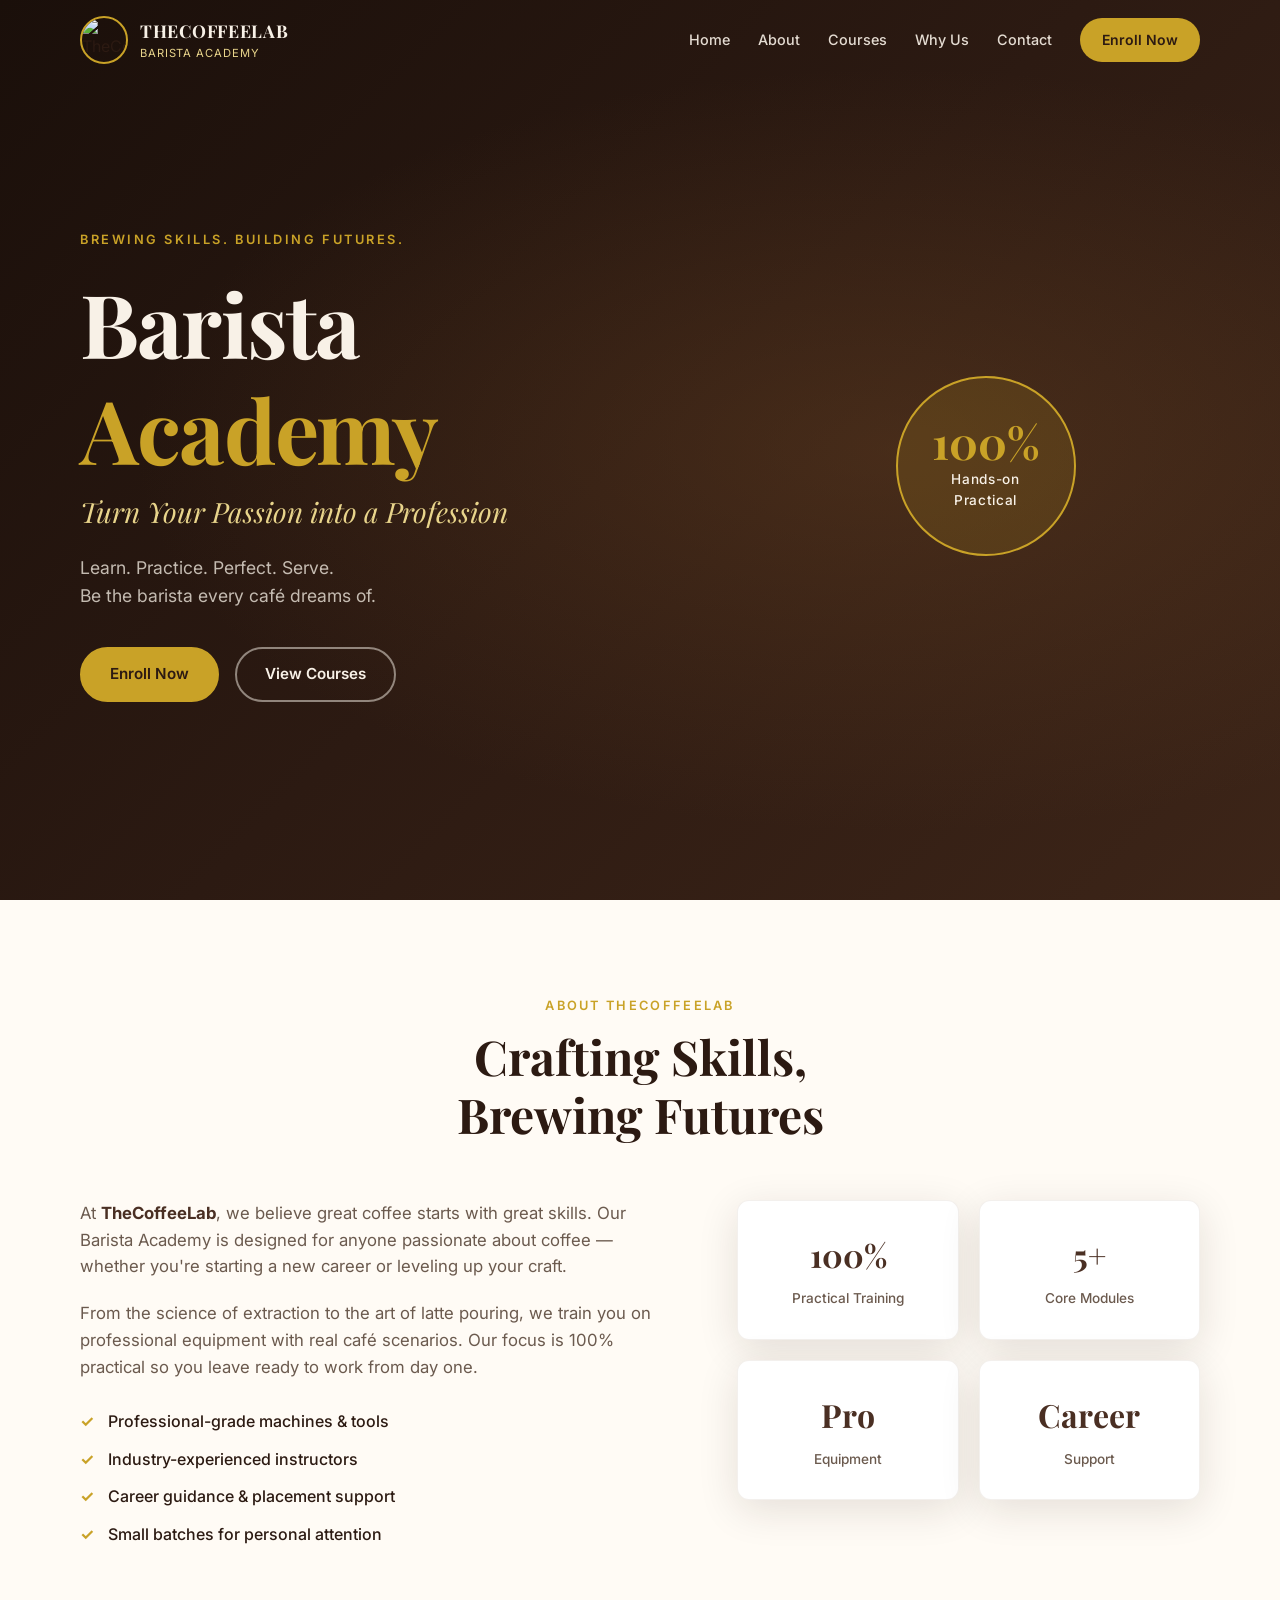
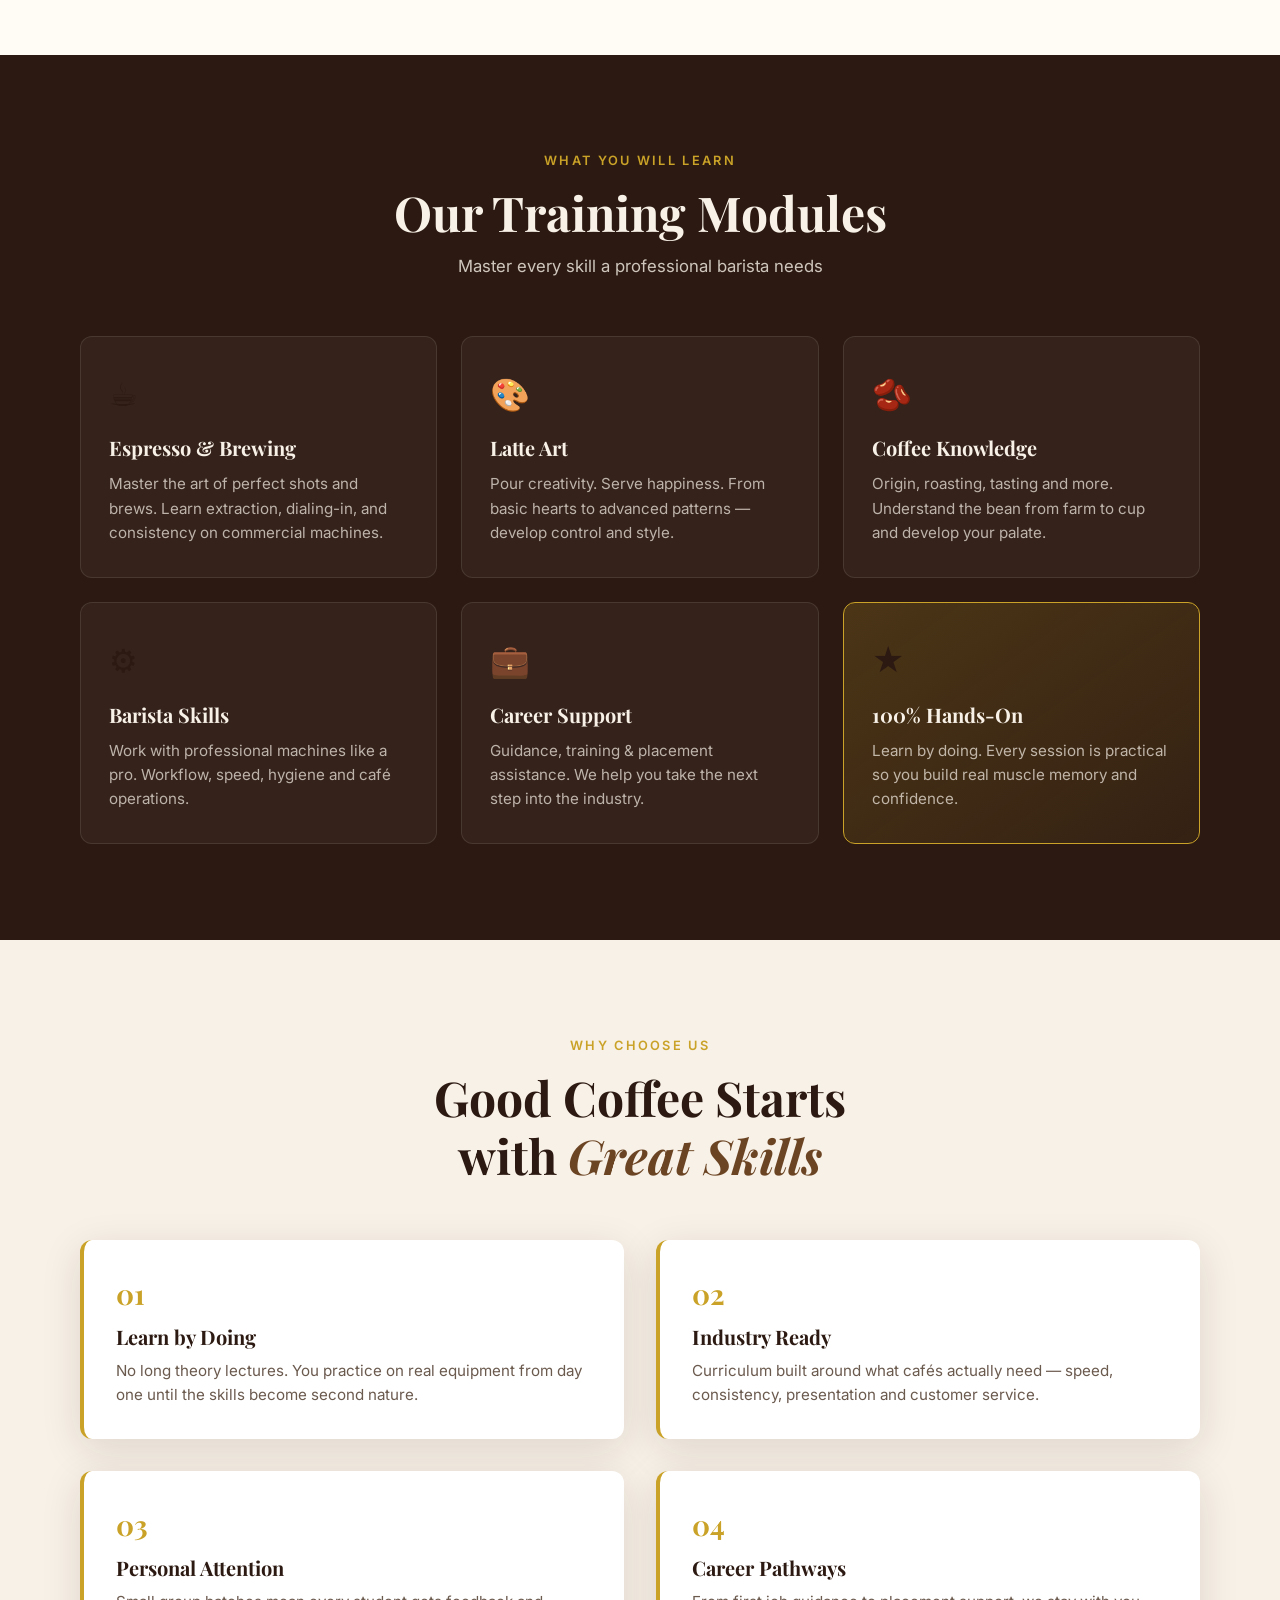
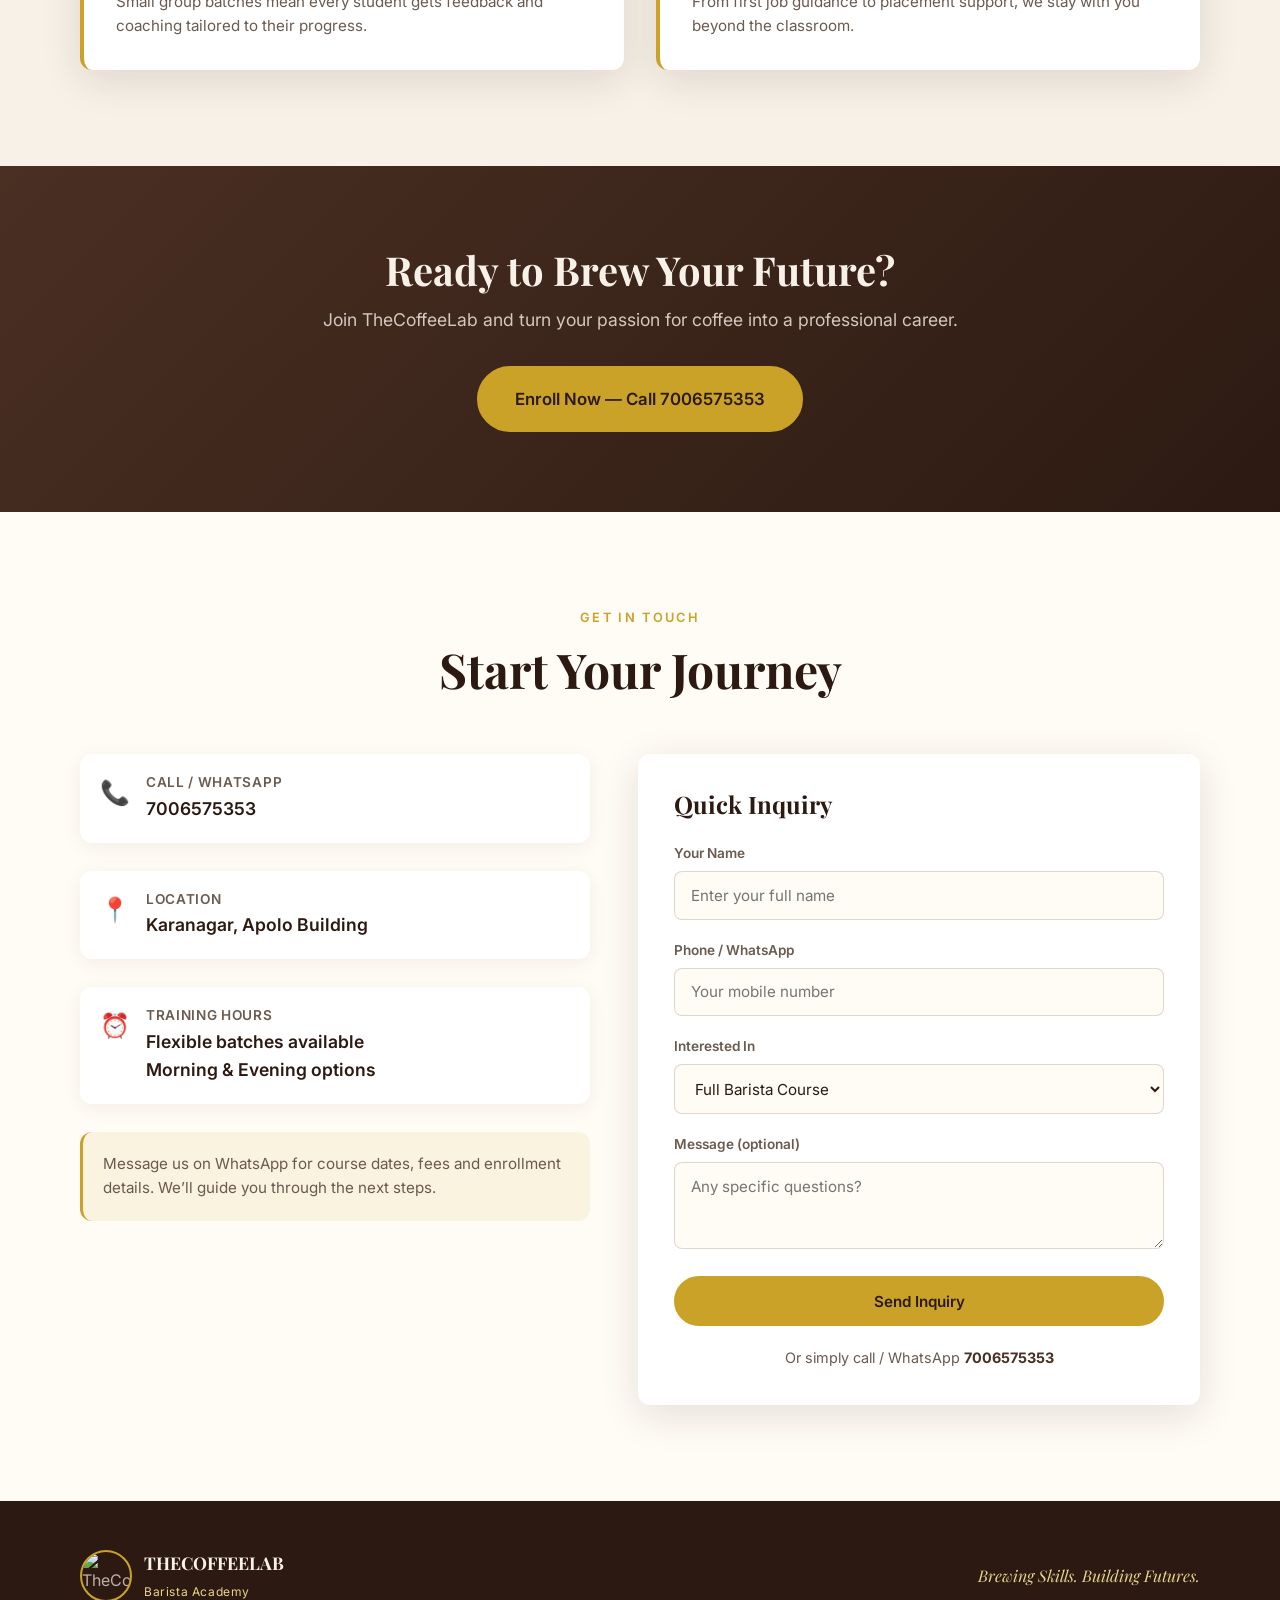
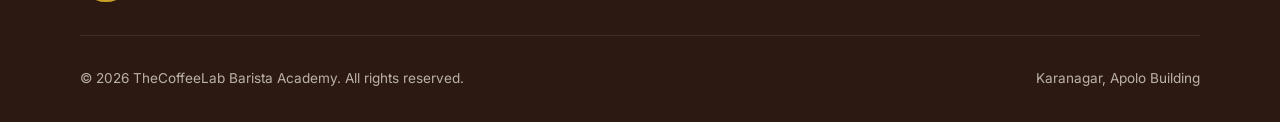
==== index.html @ d6e9a723 "Add files via upload" ====
<!DOCTYPE html>
<html lang="en">
<head>
  <meta charset="UTF-8" />
  <meta name="viewport" content="width=device-width, initial-scale=1.0" />
  <title>TheCoffeeLab | Barista Academy</title>
  <meta name="description" content="TheCoffeeLab Barista Academy – Brewing Skills. Building Futures. Learn espresso, latte art, coffee knowledge & professional barista skills with 100% hands-on training in Karanagar." />
  <link rel="preconnect" href="https://fonts.googleapis.com" />
  <link rel="preconnect" href="https://fonts.gstatic.com" crossorigin />
  <link href="https://fonts.googleapis.com/css2?family=Playfair+Display:ital,wght@0,500;0,700;1,500&family=Inter:wght@300;400;500;600;700&display=swap" rel="stylesheet" />
  <link rel="stylesheet" href="styles.css" />
</head>
<body>
  <!-- Navigation -->
  <header class="header" id="header">
    <div class="container nav-container">
      <a href="#home" class="logo">
        <img src="logo-circle.jpg" alt="TheCoffeeLab Logo" class="logo-img" />
        <div class="logo-text">
          <span class="logo-name">THECOFFEELAB</span>
          <span class="logo-tag">Barista Academy</span>
        </div>
      </a>
      <nav class="nav" id="nav">
        <a href="#home">Home</a>
        <a href="#about">About</a>
        <a href="#courses">Courses</a>
        <a href="#why-us">Why Us</a>
        <a href="#contact">Contact</a>
        <a href="#contact" class="btn btn-nav">Enroll Now</a>
      </nav>
      <button class="menu-toggle" id="menuToggle" aria-label="Toggle menu">
        <span></span><span></span><span></span>
      </button>
    </div>
  </header>

  <!-- Hero -->
  <section class="hero" id="home">
    <div class="hero-bg"></div>
    <div class="container hero-content">
      <div class="hero-text">
        <p class="hero-eyebrow">BREWING SKILLS. BUILDING FUTURES.</p>
        <h1>Barista<br /><span>Academy</span></h1>
        <p class="hero-tagline">Turn Your Passion into a Profession</p>
        <p class="hero-desc">Learn. Practice. Perfect. Serve.<br />Be the barista every café dreams of.</p>
        <div class="hero-cta">
          <a href="#contact" class="btn btn-primary">Enroll Now</a>
          <a href="#courses" class="btn btn-outline">View Courses</a>
        </div>
      </div>
      <div class="hero-visual">
        <div class="hero-badge">
          <span class="badge-percent">100%</span>
          <span class="badge-text">Hands-on<br />Practical</span>
        </div>
      </div>
    </div>
  </section>

  <!-- About -->
  <section class="about" id="about">
    <div class="container">
      <div class="section-header">
        <p class="section-eyebrow">About TheCoffeeLab</p>
        <h2>Crafting Skills,<br />Brewing Futures</h2>
      </div>
      <div class="about-grid">
        <div class="about-content">
          <p>At <strong>TheCoffeeLab</strong>, we believe great coffee starts with great skills. Our Barista Academy is designed for anyone passionate about coffee — whether you're starting a new career or leveling up your craft.</p>
          <p>From the science of extraction to the art of latte pouring, we train you on professional equipment with real café scenarios. Our focus is 100% practical so you leave ready to work from day one.</p>
          <ul class="about-list">
            <li>Professional-grade machines & tools</li>
            <li>Industry-experienced instructors</li>
            <li>Career guidance & placement support</li>
            <li>Small batches for personal attention</li>
          </ul>
        </div>
        <div class="about-stats">
          <div class="stat-card">
            <span class="stat-number">100%</span>
            <span class="stat-label">Practical Training</span>
          </div>
          <div class="stat-card">
            <span class="stat-number">5+</span>
            <span class="stat-label">Core Modules</span>
          </div>
          <div class="stat-card">
            <span class="stat-number">Pro</span>
            <span class="stat-label">Equipment</span>
          </div>
          <div class="stat-card">
            <span class="stat-number">Career</span>
            <span class="stat-label">Support</span>
          </div>
        </div>
      </div>
    </div>
  </section>

  <!-- Courses -->
  <section class="courses" id="courses">
    <div class="container">
      <div class="section-header light">
        <p class="section-eyebrow">What You Will Learn</p>
        <h2>Our Training Modules</h2>
        <p class="section-sub">Master every skill a professional barista needs</p>
      </div>
      <div class="courses-grid">
        <article class="course-card">
          <div class="course-icon">☕</div>
          <h3>Espresso & Brewing</h3>
          <p>Master the art of perfect shots and brews. Learn extraction, dialing-in, and consistency on commercial machines.</p>
        </article>
        <article class="course-card">
          <div class="course-icon">🎨</div>
          <h3>Latte Art</h3>
          <p>Pour creativity. Serve happiness. From basic hearts to advanced patterns — develop control and style.</p>
        </article>
        <article class="course-card">
          <div class="course-icon">🫘</div>
          <h3>Coffee Knowledge</h3>
          <p>Origin, roasting, tasting and more. Understand the bean from farm to cup and develop your palate.</p>
        </article>
        <article class="course-card">
          <div class="course-icon">⚙️</div>
          <h3>Barista Skills</h3>
          <p>Work with professional machines like a pro. Workflow, speed, hygiene and café operations.</p>
        </article>
        <article class="course-card">
          <div class="course-icon">💼</div>
          <h3>Career Support</h3>
          <p>Guidance, training & placement assistance. We help you take the next step into the industry.</p>
        </article>
        <article class="course-card featured">
          <div class="course-icon">★</div>
          <h3>100% Hands-On</h3>
          <p>Learn by doing. Every session is practical so you build real muscle memory and confidence.</p>
        </article>
      </div>
    </div>
  </section>

  <!-- Why Us -->
  <section class="why-us" id="why-us">
    <div class="container">
      <div class="section-header">
        <p class="section-eyebrow">Why Choose Us</p>
        <h2>Good Coffee Starts<br />with <em>Great Skills</em></h2>
      </div>
      <div class="why-grid">
        <div class="why-item">
          <div class="why-number">01</div>
          <h3>Learn by Doing</h3>
          <p>No long theory lectures. You practice on real equipment from day one until the skills become second nature.</p>
        </div>
        <div class="why-item">
          <div class="why-number">02</div>
          <h3>Industry Ready</h3>
          <p>Curriculum built around what cafés actually need — speed, consistency, presentation and customer service.</p>
        </div>
        <div class="why-item">
          <div class="why-number">03</div>
          <h3>Personal Attention</h3>
          <p>Small group batches mean every student gets feedback and coaching tailored to their progress.</p>
        </div>
        <div class="why-item">
          <div class="why-number">04</div>
          <h3>Career Pathways</h3>
          <p>From first job guidance to placement support, we stay with you beyond the classroom.</p>
        </div>
      </div>
    </div>
  </section>

  <!-- CTA Banner -->
  <section class="cta-banner">
    <div class="container">
      <div class="cta-content">
        <h2>Ready to Brew Your Future?</h2>
        <p>Join TheCoffeeLab and turn your passion for coffee into a professional career.</p>
        <a href="#contact" class="btn btn-primary btn-lg">Enroll Now — Call 7006575353</a>
      </div>
    </div>
  </section>

  <!-- Contact -->
  <section class="contact" id="contact">
    <div class="container">
      <div class="section-header">
        <p class="section-eyebrow">Get In Touch</p>
        <h2>Start Your Journey</h2>
      </div>
      <div class="contact-grid">
        <div class="contact-info">
          <div class="info-card">
            <div class="info-icon">📞</div>
            <div>
              <h4>Call / WhatsApp</h4>
              <a href="tel:+917006575353">7006575353</a>
            </div>
          </div>
          <div class="info-card">
            <div class="info-icon">📍</div>
            <div>
              <h4>Location</h4>
              <p>Karanagar, Apolo Building</p>
            </div>
          </div>
          <div class="info-card">
            <div class="info-icon">⏰</div>
            <div>
              <h4>Training Hours</h4>
              <p>Flexible batches available<br />Morning & Evening options</p>
            </div>
          </div>
          <div class="contact-note">
            <p>Message us on WhatsApp for course dates, fees and enrollment details. We’ll guide you through the next steps.</p>
          </div>
        </div>
        <form class="contact-form" id="enrollForm">
          <h3>Quick Inquiry</h3>
          <div class="form-group">
            <label for="name">Your Name</label>
            <input type="text" id="name" name="name" placeholder="Enter your full name" required />
          </div>
          <div class="form-group">
            <label for="phone">Phone / WhatsApp</label>
            <input type="tel" id="phone" name="phone" placeholder="Your mobile number" required />
          </div>
          <div class="form-group">
            <label for="interest">Interested In</label>
            <select id="interest" name="interest">
              <option value="full">Full Barista Course</option>
              <option value="latte">Latte Art Focus</option>
              <option value="espresso">Espresso & Brewing</option>
              <option value="career">Career Guidance</option>
              <option value="other">Other / General Query</option>
            </select>
          </div>
          <div class="form-group">
            <label for="message">Message (optional)</label>
            <textarea id="message" name="message" rows="3" placeholder="Any specific questions?"></textarea>
          </div>
          <button type="submit" class="btn btn-primary btn-block">Send Inquiry</button>
          <p class="form-note">Or simply call / WhatsApp <strong>7006575353</strong></p>
        </form>
      </div>
    </div>
  </section>

  <!-- Footer -->
  <footer class="footer">
    <div class="container">
      <div class="footer-top">
        <div class="footer-brand">
          <img src="logo-circle.jpg" alt="TheCoffeeLab" class="footer-logo" />
          <div>
            <strong>THECOFFEELAB</strong>
            <span>Barista Academy</span>
          </div>
        </div>
        <p class="footer-tagline">Brewing Skills. Building Futures.</p>
      </div>
      <div class="footer-bottom">
        <p>© 2026 TheCoffeeLab Barista Academy. All rights reserved.</p>
        <p class="footer-location">Karanagar, Apolo Building</p>
      </div>
    </div>
  </footer>

  <script src="script.js"></script>
</body>
</html>
---- styles.css ----
/* ===== CSS Variables ===== */
:root {
  --brown-dark: #2C1A12;
  --brown: #4A2F23;
  --brown-mid: #6B4423;
  --cream: #F8F1E7;
  --cream-light: #FFFBF5;
  --gold: #C9A227;
  --gold-light: #E8D48B;
  --text: #2C1A12;
  --text-muted: #6B5A4E;
  --white: #FFFFFF;
  --radius: 12px;
  --shadow: 0 10px 40px rgba(44, 26, 18, 0.12);
  --transition: 0.3s ease;
}

/* ===== Reset & Base ===== */
*, *::before, *::after {
  box-sizing: border-box;
  margin: 0;
  padding: 0;
}

html {
  scroll-behavior: smooth;
  font-size: 16px;
}

body {
  font-family: 'Inter', system-ui, sans-serif;
  color: var(--text);
  background: var(--cream-light);
  line-height: 1.6;
  overflow-x: hidden;
}

img {
  max-width: 100%;
  display: block;
}

a {
  text-decoration: none;
  color: inherit;
  transition: var(--transition);
}

ul {
  list-style: none;
}

.container {
  width: min(1120px, 92%);
  margin-inline: auto;
}

/* ===== Typography ===== */
h1, h2, h3, h4 {
  font-family: 'Playfair Display', Georgia, serif;
  font-weight: 700;
  line-height: 1.2;
}

.section-eyebrow {
  font-size: 0.8rem;
  font-weight: 600;
  letter-spacing: 0.18em;
  text-transform: uppercase;
  color: var(--gold);
  margin-bottom: 0.75rem;
}

.section-header {
  text-align: center;
  margin-bottom: 3.5rem;
}

.section-header h2 {
  font-size: clamp(2rem, 5vw, 3rem);
  color: var(--brown-dark);
}

.section-header h2 em {
  font-style: italic;
  color: var(--brown-mid);
}

.section-header.light h2 {
  color: var(--cream);
}

.section-sub {
  margin-top: 0.75rem;
  color: rgba(248, 241, 231, 0.8);
  font-size: 1.05rem;
}

/* ===== Buttons ===== */
.btn {
  display: inline-flex;
  align-items: center;
  justify-content: center;
  gap: 0.5rem;
  padding: 0.85rem 1.75rem;
  font-family: 'Inter', sans-serif;
  font-size: 0.95rem;
  font-weight: 600;
  border-radius: 50px;
  border: 2px solid transparent;
  cursor: pointer;
  transition: var(--transition);
}

.btn-primary {
  background: var(--gold);
  color: var(--brown-dark);
  border-color: var(--gold);
}

.btn-primary:hover {
  background: var(--gold-light);
  border-color: var(--gold-light);
  transform: translateY(-2px);
  box-shadow: 0 8px 25px rgba(201, 162, 39, 0.35);
}

.btn-outline {
  background: transparent;
  color: var(--cream);
  border-color: rgba(248, 241, 231, 0.5);
}

.btn-outline:hover {
  background: rgba(248, 241, 231, 0.1);
  border-color: var(--cream);
}

.btn-nav {
  background: var(--gold);
  color: var(--brown-dark);
  padding: 0.55rem 1.25rem;
  font-size: 0.875rem;
}

.btn-nav:hover {
  background: var(--gold-light);
}

.btn-lg {
  padding: 1.1rem 2.25rem;
  font-size: 1.05rem;
}

.btn-block {
  width: 100%;
}

/* ===== Header ===== */
.header {
  position: fixed;
  top: 0;
  left: 0;
  right: 0;
  z-index: 1000;
  padding: 1rem 0;
  transition: var(--transition);
  background: transparent;
}

.header.scrolled {
  background: rgba(44, 26, 18, 0.95);
  backdrop-filter: blur(12px);
  box-shadow: 0 4px 30px rgba(0,0,0,0.2);
  padding: 0.7rem 0;
}

.nav-container {
  display: flex;
  align-items: center;
  justify-content: space-between;
}

.logo {
  display: flex;
  align-items: center;
  gap: 0.75rem;
}

.logo-img {
  width: 48px;
  height: 48px;
  border-radius: 50%;
  object-fit: cover;
  border: 2px solid var(--gold);
}

.logo-text {
  display: flex;
  flex-direction: column;
}

.logo-name {
  font-family: 'Playfair Display', serif;
  font-weight: 700;
  font-size: 1.1rem;
  color: var(--cream);
  letter-spacing: 0.04em;
}

.logo-tag {
  font-size: 0.7rem;
  color: var(--gold-light);
  letter-spacing: 0.08em;
  text-transform: uppercase;
}

.nav {
  display: flex;
  align-items: center;
  gap: 1.75rem;
}

.nav a:not(.btn) {
  color: rgba(248, 241, 231, 0.9);
  font-size: 0.9rem;
  font-weight: 500;
}

.nav a:not(.btn):hover {
  color: var(--gold);
}

.menu-toggle {
  display: none;
  flex-direction: column;
  gap: 5px;
  background: none;
  border: none;
  cursor: pointer;
  padding: 4px;
}

.menu-toggle span {
  display: block;
  width: 24px;
  height: 2px;
  background: var(--cream);
  transition: var(--transition);
}

/* ===== Hero ===== */
.hero {
  position: relative;
  min-height: 100vh;
  display: flex;
  align-items: center;
  background: var(--brown-dark);
  padding: 7rem 0 5rem;
  overflow: hidden;
}

.hero-bg {
  position: absolute;
  inset: 0;
  background: 
    radial-gradient(ellipse at 70% 50%, rgba(107, 68, 35, 0.4) 0%, transparent 60%),
    linear-gradient(135deg, #1a0f0a 0%, #2C1A12 50%, #3d2518 100%);
  z-index: 0;
}

.hero-bg::after {
  content: '';
  position: absolute;
  right: -10%;
  top: 10%;
  width: 55%;
  height: 80%;
  background: url('poster.png') no-repeat center right;
  background-size: cover;
  opacity: 0.15;
  mask-image: linear-gradient(to left, black 30%, transparent 100%);
  -webkit-mask-image: linear-gradient(to left, black 30%, transparent 100%);
}

.hero-content {
  position: relative;
  z-index: 1;
  display: grid;
  grid-template-columns: 1.2fr 0.8fr;
  gap: 3rem;
  align-items: center;
}

.hero-eyebrow {
  font-size: 0.8rem;
  font-weight: 600;
  letter-spacing: 0.2em;
  color: var(--gold);
  margin-bottom: 1.25rem;
}

.hero h1 {
  font-size: clamp(3.2rem, 8vw, 5.5rem);
  color: var(--cream);
  margin-bottom: 0.5rem;
  letter-spacing: -0.02em;
}

.hero h1 span {
  color: var(--gold);
}

.hero-tagline {
  font-family: 'Playfair Display', serif;
  font-style: italic;
  font-size: clamp(1.3rem, 3vw, 1.75rem);
  color: var(--gold-light);
  margin-bottom: 1.25rem;
}

.hero-desc {
  color: rgba(248, 241, 231, 0.75);
  font-size: 1.1rem;
  margin-bottom: 2.25rem;
  max-width: 420px;
}

.hero-cta {
  display: flex;
  flex-wrap: wrap;
  gap: 1rem;
}

.hero-visual {
  display: flex;
  justify-content: center;
  align-items: center;
}

.hero-badge {
  background: rgba(201, 162, 39, 0.15);
  border: 2px solid var(--gold);
  border-radius: 50%;
  width: 180px;
  height: 180px;
  display: flex;
  flex-direction: column;
  align-items: center;
  justify-content: center;
  text-align: center;
  color: var(--cream);
  animation: pulse 3s ease-in-out infinite;
}

.badge-percent {
  font-family: 'Playfair Display', serif;
  font-size: 2.8rem;
  font-weight: 700;
  color: var(--gold);
  line-height: 1;
}

.badge-text {
  font-size: 0.85rem;
  font-weight: 500;
  letter-spacing: 0.05em;
  margin-top: 0.25rem;
}

@keyframes pulse {
  0%, 100% { transform: scale(1); box-shadow: 0 0 0 0 rgba(201, 162, 39, 0.3); }
  50% { transform: scale(1.03); box-shadow: 0 0 0 15px rgba(201, 162, 39, 0); }
}

/* ===== About ===== */
.about {
  padding: 6rem 0;
  background: var(--cream-light);
}

.about-grid {
  display: grid;
  grid-template-columns: 1.3fr 1fr;
  gap: 3.5rem;
  align-items: start;
}

.about-content p {
  color: var(--text-muted);
  margin-bottom: 1.25rem;
  font-size: 1.05rem;
}

.about-content strong {
  color: var(--brown);
}

.about-list {
  margin-top: 1.75rem;
}

.about-list li {
  position: relative;
  padding-left: 1.75rem;
  margin-bottom: 0.75rem;
  color: var(--text);
  font-weight: 500;
}

.about-list li::before {
  content: '✓';
  position: absolute;
  left: 0;
  color: var(--gold);
  font-weight: 700;
}

.about-stats {
  display: grid;
  grid-template-columns: 1fr 1fr;
  gap: 1.25rem;
}

.stat-card {
  background: var(--white);
  border-radius: var(--radius);
  padding: 1.75rem 1.25rem;
  text-align: center;
  box-shadow: var(--shadow);
  border: 1px solid rgba(107, 68, 35, 0.08);
  transition: var(--transition);
}

.stat-card:hover {
  transform: translateY(-4px);
  box-shadow: 0 16px 40px rgba(44, 26, 18, 0.15);
}

.stat-number {
  display: block;
  font-family: 'Playfair Display', serif;
  font-size: 2rem;
  font-weight: 700;
  color: var(--brown);
  margin-bottom: 0.35rem;
}

.stat-label {
  font-size: 0.85rem;
  color: var(--text-muted);
  font-weight: 500;
}

/* ===== Courses ===== */
.courses {
  padding: 6rem 0;
  background: var(--brown-dark);
}

.courses-grid {
  display: grid;
  grid-template-columns: repeat(3, 1fr);
  gap: 1.5rem;
}

.course-card {
  background: rgba(255, 255, 255, 0.04);
  border: 1px solid rgba(248, 241, 231, 0.1);
  border-radius: var(--radius);
  padding: 2rem 1.75rem;
  transition: var(--transition);
}

.course-card:hover {
  background: rgba(255, 255, 255, 0.08);
  border-color: rgba(201, 162, 39, 0.4);
  transform: translateY(-5px);
}

.course-card.featured {
  background: linear-gradient(145deg, rgba(201, 162, 39, 0.2), rgba(201, 162, 39, 0.05));
  border-color: var(--gold);
}

.course-icon {
  font-size: 2rem;
  margin-bottom: 1rem;
}

.course-card h3 {
  color: var(--cream);
  font-size: 1.25rem;
  margin-bottom: 0.75rem;
}

.course-card p {
  color: rgba(248, 241, 231, 0.7);
  font-size: 0.95rem;
}

/* ===== Why Us ===== */
.why-us {
  padding: 6rem 0;
  background: var(--cream);
}

.why-grid {
  display: grid;
  grid-template-columns: repeat(2, 1fr);
  gap: 2rem;
}

.why-item {
  background: var(--white);
  padding: 2rem;
  border-radius: var(--radius);
  box-shadow: var(--shadow);
  border-left: 4px solid var(--gold);
  transition: var(--transition);
}

.why-item:hover {
  transform: translateX(6px);
}

.why-number {
  font-family: 'Playfair Display', serif;
  font-size: 1.75rem;
  font-weight: 700;
  color: var(--gold);
  margin-bottom: 0.5rem;
}

.why-item h3 {
  font-size: 1.25rem;
  margin-bottom: 0.6rem;
  color: var(--brown-dark);
}

.why-item p {
  color: var(--text-muted);
  font-size: 0.95rem;
}

/* ===== CTA Banner ===== */
.cta-banner {
  padding: 5rem 0;
  background: linear-gradient(135deg, var(--brown) 0%, var(--brown-dark) 100%);
  text-align: center;
}

.cta-content h2 {
  color: var(--cream);
  font-size: clamp(1.8rem, 4vw, 2.5rem);
  margin-bottom: 0.75rem;
}

.cta-content p {
  color: rgba(248, 241, 231, 0.8);
  font-size: 1.1rem;
  margin-bottom: 2rem;
}

/* ===== Contact ===== */
.contact {
  padding: 6rem 0;
  background: var(--cream-light);
}

.contact-grid {
  display: grid;
  grid-template-columns: 1fr 1.1fr;
  gap: 3rem;
  align-items: start;
}

.info-card {
  display: flex;
  gap: 1rem;
  align-items: flex-start;
  margin-bottom: 1.75rem;
  padding: 1.25rem;
  background: var(--white);
  border-radius: var(--radius);
  box-shadow: 0 4px 20px rgba(44, 26, 18, 0.06);
}

.info-icon {
  font-size: 1.5rem;
  flex-shrink: 0;
}

.info-card h4 {
  font-family: 'Inter', sans-serif;
  font-size: 0.85rem;
  font-weight: 600;
  color: var(--text-muted);
  margin-bottom: 0.25rem;
  text-transform: uppercase;
  letter-spacing: 0.05em;
}

.info-card a, .info-card p {
  font-size: 1.1rem;
  font-weight: 600;
  color: var(--brown-dark);
}

.info-card a:hover {
  color: var(--gold);
}

.contact-note {
  margin-top: 1.5rem;
  padding: 1.25rem;
  background: rgba(201, 162, 39, 0.1);
  border-radius: var(--radius);
  border-left: 3px solid var(--gold);
}

.contact-note p {
  color: var(--text-muted);
  font-size: 0.95rem;
}

.contact-form {
  background: var(--white);
  padding: 2.25rem;
  border-radius: var(--radius);
  box-shadow: var(--shadow);
}

.contact-form h3 {
  font-size: 1.5rem;
  margin-bottom: 1.5rem;
  color: var(--brown-dark);
}

.form-group {
  margin-bottom: 1.25rem;
}

.form-group label {
  display: block;
  font-size: 0.85rem;
  font-weight: 600;
  color: var(--text-muted);
  margin-bottom: 0.4rem;
}

.form-group input,
.form-group select,
.form-group textarea {
  width: 100%;
  padding: 0.85rem 1rem;
  font-family: 'Inter', sans-serif;
  font-size: 0.95rem;
  border: 1.5px solid rgba(107, 68, 35, 0.2);
  border-radius: 8px;
  background: var(--cream-light);
  color: var(--text);
  transition: var(--transition);
}

.form-group input:focus,
.form-group select:focus,
.form-group textarea:focus {
  outline: none;
  border-color: var(--gold);
  background: var(--white);
  box-shadow: 0 0 0 3px rgba(201, 162, 39, 0.15);
}

.form-note {
  text-align: center;
  margin-top: 1.25rem;
  font-size: 0.9rem;
  color: var(--text-muted);
}

.form-note strong {
  color: var(--brown);
}

/* ===== Footer ===== */
.footer {
  background: var(--brown-dark);
  color: rgba(248, 241, 231, 0.7);
  padding: 3rem 0 2rem;
}

.footer-top {
  display: flex;
  flex-wrap: wrap;
  align-items: center;
  justify-content: space-between;
  gap: 1.5rem;
  margin-bottom: 2rem;
  padding-bottom: 2rem;
  border-bottom: 1px solid rgba(248, 241, 231, 0.1);
}

.footer-brand {
  display: flex;
  align-items: center;
  gap: 0.75rem;
}

.footer-logo {
  width: 52px;
  height: 52px;
  border-radius: 50%;
  border: 2px solid var(--gold);
}

.footer-brand strong {
  display: block;
  color: var(--cream);
  font-family: 'Playfair Display', serif;
  font-size: 1.1rem;
}

.footer-brand span {
  font-size: 0.75rem;
  color: var(--gold-light);
  letter-spacing: 0.05em;
}

.footer-tagline {
  font-family: 'Playfair Display', serif;
  font-style: italic;
  color: var(--gold-light);
}

.footer-bottom {
  display: flex;
  flex-wrap: wrap;
  justify-content: space-between;
  gap: 0.75rem;
  font-size: 0.85rem;
}

/* ===== Responsive ===== */
@media (max-width: 900px) {
  .hero-content {
    grid-template-columns: 1fr;
    text-align: center;
  }

  .hero-desc {
    margin-inline: auto;
  }

  .hero-cta {
    justify-content: center;
  }

  .hero-visual {
    display: none;
  }

  .about-grid,
  .contact-grid {
    grid-template-columns: 1fr;
  }

  .courses-grid {
    grid-template-columns: 1fr 1fr;
  }

  .why-grid {
    grid-template-columns: 1fr;
  }
}

@media (max-width: 700px) {
  .nav {
    position: fixed;
    top: 0;
    right: -100%;
    width: min(300px, 80%);
    height: 100vh;
    background: var(--brown-dark);
    flex-direction: column;
    align-items: flex-start;
    padding: 5rem 2rem 2rem;
    gap: 1.5rem;
    transition: right 0.35s ease;
    box-shadow: -10px 0 40px rgba(0,0,0,0.3);
  }

  .nav.open {
    right: 0;
  }

  .menu-toggle {
    display: flex;
    z-index: 1001;
  }

  .menu-toggle.active span:nth-child(1) {
    transform: rotate(45deg) translate(5px, 5px);
  }

  .menu-toggle.active span:nth-child(2) {
    opacity: 0;
  }

  .menu-toggle.active span:nth-child(3) {
    transform: rotate(-45deg) translate(5px, -5px);
  }

  .courses-grid {
    grid-template-columns: 1fr;
  }

  .about-stats {
    grid-template-columns: 1fr 1fr;
  }

  .hero {
    padding-top: 6rem;
  }
}

@media (max-width: 480px) {
  .about-stats {
    grid-template-columns: 1fr;
  }

  .contact-form {
    padding: 1.5rem;
  }
}
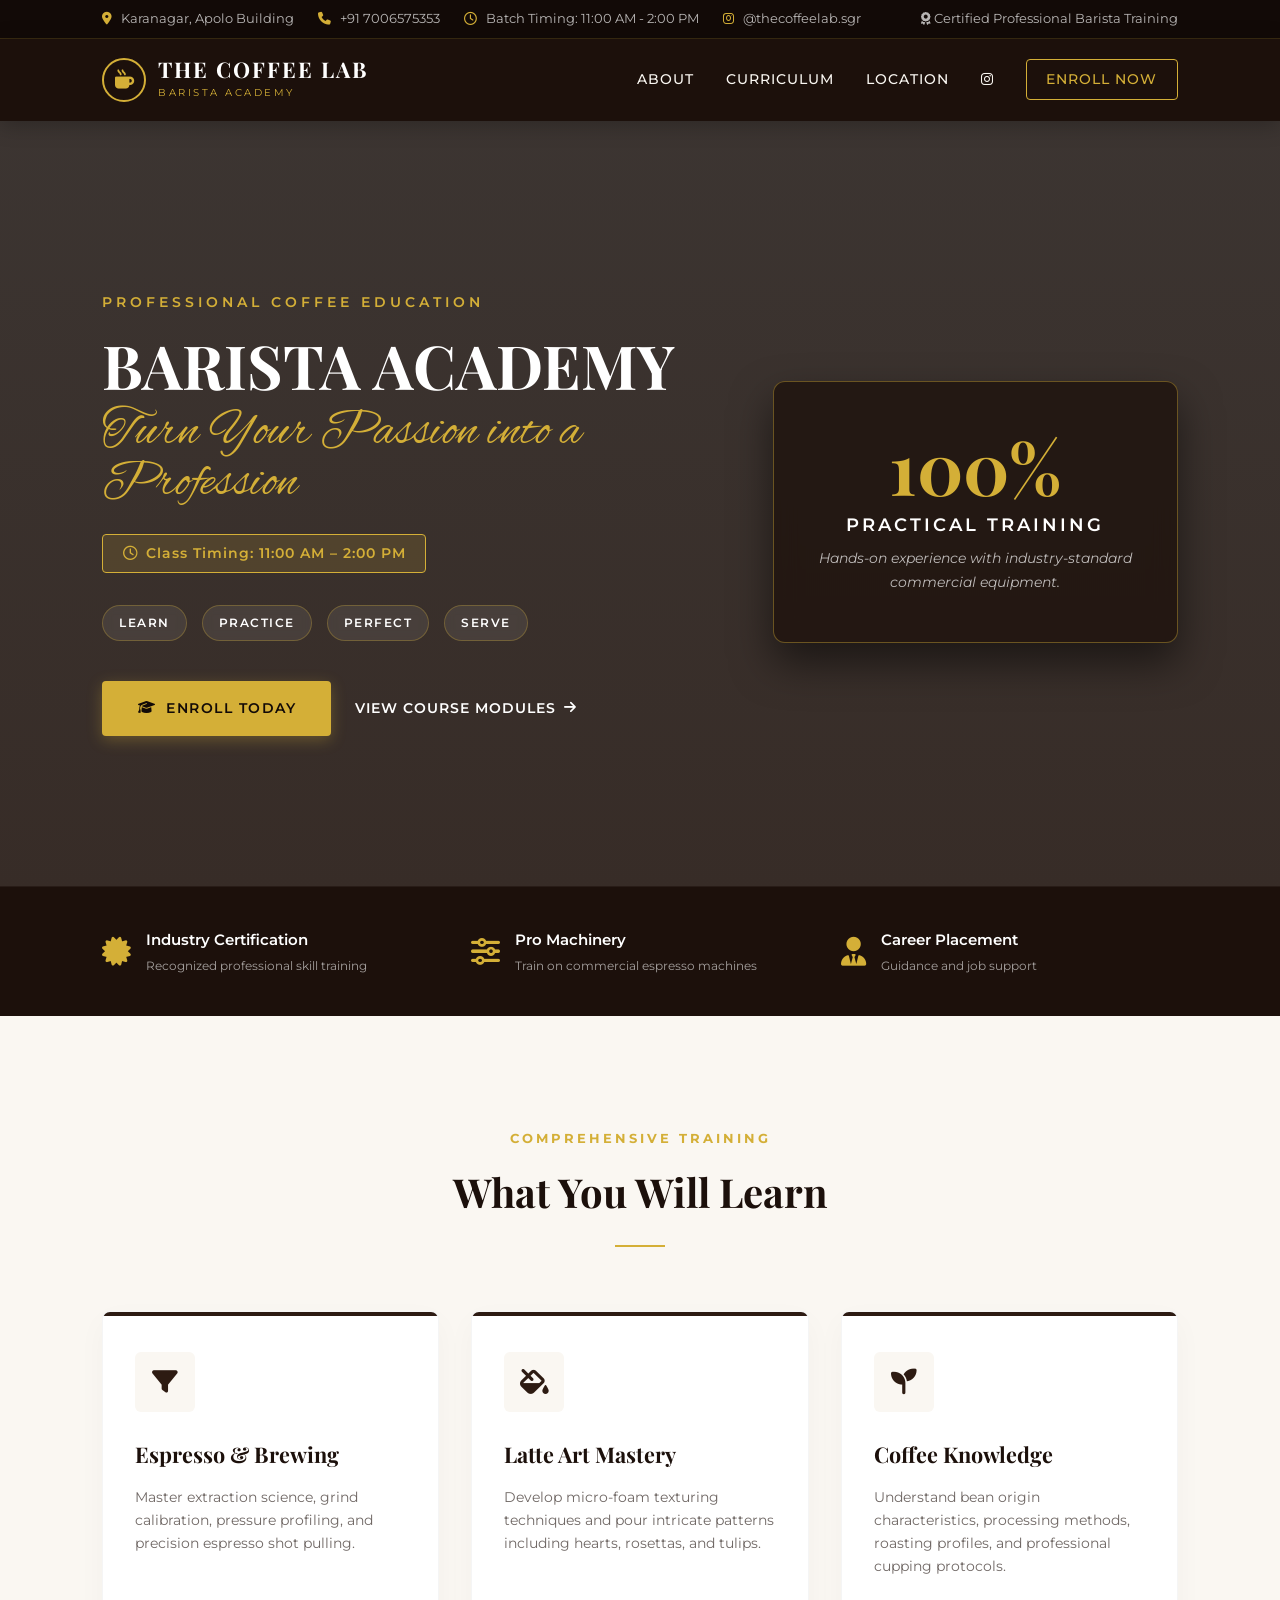
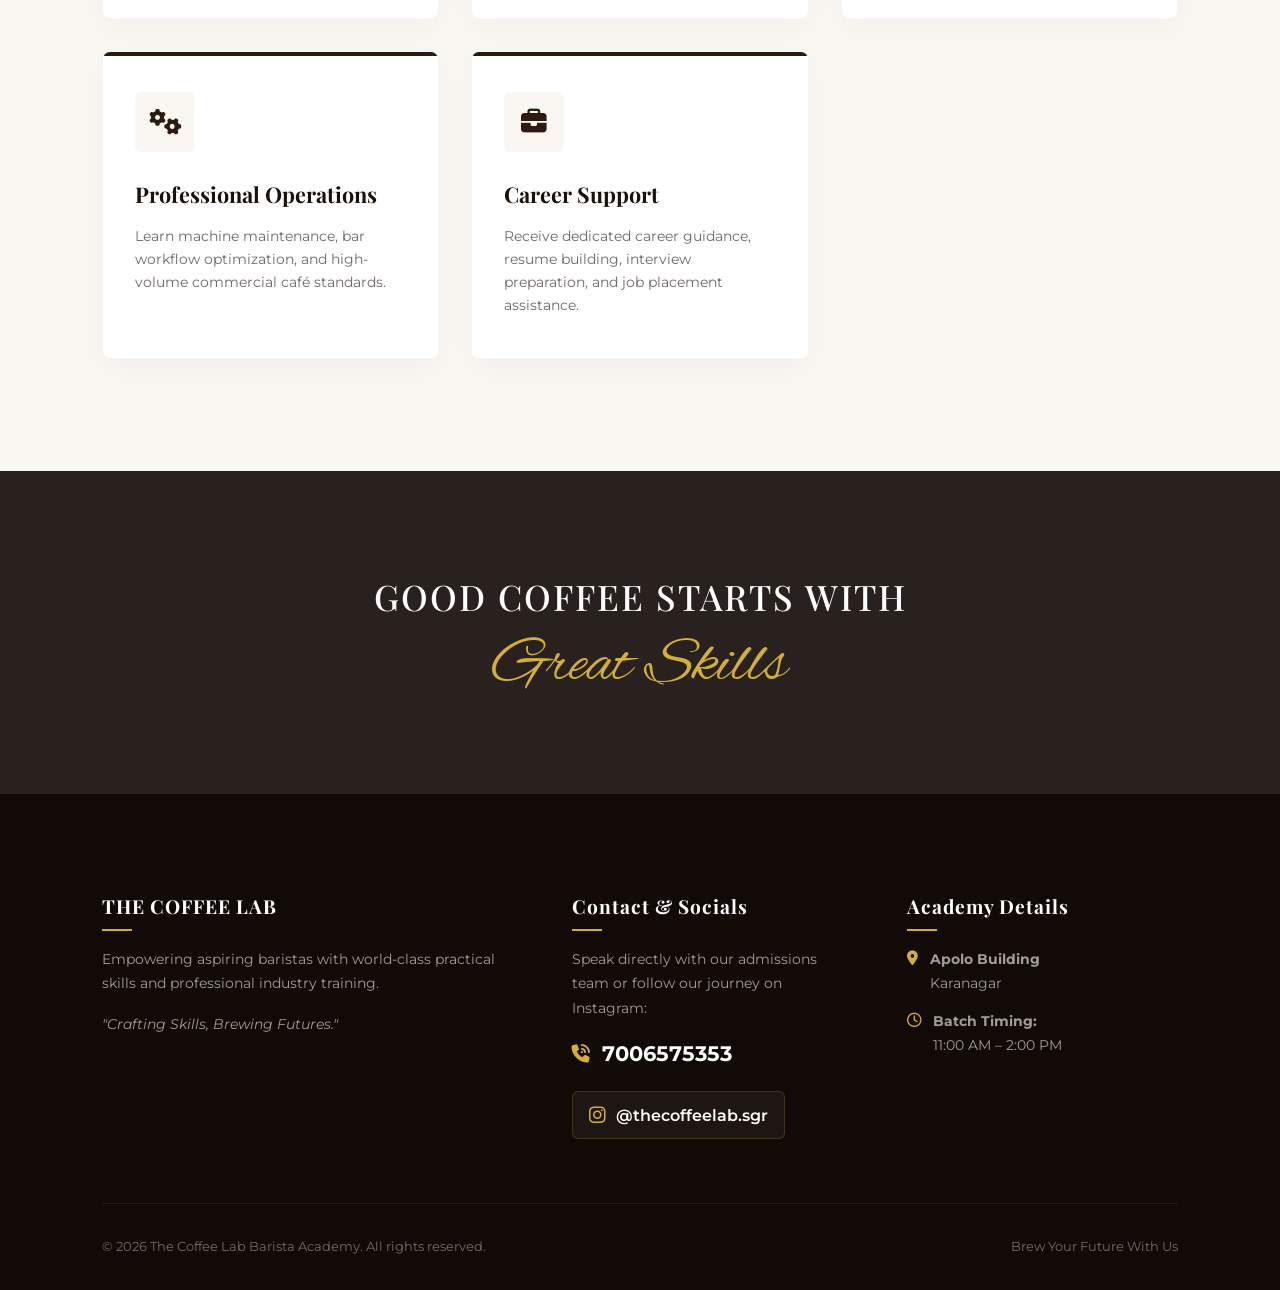
==== commit b8c0eda5: "Rename gemini-code-1785869840533.index.html to index.html" ====
--- a/index.html
+++ b/index.html
@@ -1,274 +1,841 @@
 <!DOCTYPE html>
 <html lang="en">
 <head>
-  <meta charset="UTF-8" />
-  <meta name="viewport" content="width=device-width, initial-scale=1.0" />
-  <title>TheCoffeeLab | Barista Academy</title>
-  <meta name="description" content="TheCoffeeLab Barista Academy – Brewing Skills. Building Futures. Learn espresso, latte art, coffee knowledge & professional barista skills with 100% hands-on training in Karanagar." />
-  <link rel="preconnect" href="https://fonts.googleapis.com" />
-  <link rel="preconnect" href="https://fonts.gstatic.com" crossorigin />
-  <link href="https://fonts.googleapis.com/css2?family=Playfair+Display:ital,wght@0,500;0,700;1,500&family=Inter:wght@300;400;500;600;700&display=swap" rel="stylesheet" />
-  <link rel="stylesheet" href="styles.css" />
+    <meta charset="UTF-8">
+    <meta name="viewport" content="width=device-width, initial-scale=1.0">
+    <title>The Coffee Lab | Barista Academy</title>
+    <!-- Google Fonts -->
+    <link rel="preconnect" href="https://fonts.googleapis.com">
+    <link rel="preconnect" href="https://fonts.gstatic.com" crossorigin>
+    <link href="https://fonts.googleapis.com/css2?family=Alex+Brush&family=Montserrat:ital,wght@0,300;0,400;0,500;0,600;0,700;1,300&family=Playfair+Display:ital,wght@0,500;0,600;0,700;1,400&display=swap" rel="stylesheet">
+    <!-- FontAwesome Icons -->
+    <link rel="stylesheet" href="https://cdnjs.cloudflare.com/ajax/libs/font-awesome/6.4.0/css/all.min.css">
+    
+    <style>
+        :root {
+            --dark-espresso: #120a07;
+            --deep-roast: #1c100b;
+            --medium-roast: #2d1b12;
+            --accent-gold: #d4af37;
+            --accent-gold-hover: #b89528;
+            --warm-cream: #faf7f2;
+            --light-cream: #f3ebd9;
+            --text-main: #2b2523;
+            --text-muted: #706865;
+            --white: #ffffff;
+            --font-heading: 'Playfair Display', serif;
+            --font-body: 'Montserrat', sans-serif;
+            --font-script: 'Alex Brush', cursive;
+        }
+
+        * {
+            margin: 0;
+            padding: 0;
+            box-sizing: border-box;
+        }
+
+        html {
+            scroll-behavior: smooth;
+        }
+
+        body {
+            font-family: var(--font-body);
+            background-color: var(--warm-cream);
+            color: var(--text-main);
+            line-height: 1.7;
+            -webkit-font-smoothing: antialiased;
+        }
+
+        /* Top Bar */
+        .top-bar {
+            background-color: var(--dark-espresso);
+            color: rgba(255, 255, 255, 0.7);
+            font-size: 0.8rem;
+            padding: 0.5rem 8%;
+            display: flex;
+            justify-content: space-between;
+            align-items: center;
+            border-bottom: 1px solid rgba(212, 175, 55, 0.2);
+        }
+
+        .top-bar-info {
+            display: flex;
+            gap: 1.5rem;
+            align-items: center;
+        }
+
+        .top-bar-info a, .top-bar-info span {
+            color: rgba(255, 255, 255, 0.7);
+            text-decoration: none;
+            transition: color 0.3s;
+        }
+
+        .top-bar-info a:hover {
+            color: var(--accent-gold);
+        }
+
+        .top-bar-info i {
+            color: var(--accent-gold);
+            margin-right: 6px;
+        }
+
+        /* Header / Navbar */
+        header {
+            background-color: var(--deep-roast);
+            padding: 1.2rem 8%;
+            display: flex;
+            justify-content: space-between;
+            align-items: center;
+            position: sticky;
+            top: 0;
+            z-index: 1000;
+            box-shadow: 0 4px 20px rgba(0, 0, 0, 0.25);
+        }
+
+        .brand-logo {
+            display: flex;
+            align-items: center;
+            gap: 12px;
+            text-decoration: none;
+        }
+
+        .brand-logo-icon {
+            width: 44px;
+            height: 44px;
+            border: 2px solid var(--accent-gold);
+            border-radius: 50%;
+            display: flex;
+            align-items: center;
+            justify-content: center;
+            color: var(--accent-gold);
+            font-size: 1.2rem;
+        }
+
+        .brand-text h1 {
+            font-family: var(--font-heading);
+            font-size: 1.35rem;
+            letter-spacing: 2px;
+            color: var(--white);
+            font-weight: 700;
+            line-height: 1.1;
+        }
+
+        .brand-text p {
+            font-size: 0.65rem;
+            letter-spacing: 2.5px;
+            color: var(--accent-gold);
+            text-transform: uppercase;
+            margin-top: 2px;
+        }
+
+        nav {
+            display: flex;
+            align-items: center;
+            gap: 2rem;
+        }
+
+        nav a {
+            color: var(--warm-cream);
+            text-decoration: none;
+            font-size: 0.85rem;
+            font-weight: 500;
+            letter-spacing: 1px;
+            text-transform: uppercase;
+            transition: color 0.3s;
+        }
+
+        nav a:hover {
+            color: var(--accent-gold);
+        }
+
+        .nav-btn {
+            background-color: transparent;
+            border: 1px solid var(--accent-gold);
+            color: var(--accent-gold) !important;
+            padding: 0.5rem 1.2rem;
+            border-radius: 4px;
+            transition: all 0.3s !important;
+        }
+
+        .nav-btn:hover {
+            background-color: var(--accent-gold);
+            color: var(--dark-espresso) !important;
+        }
+
+        /* Hero Section */
+        .hero {
+            position: relative;
+            background: linear-gradient(rgba(18, 10, 7, 0.82), rgba(28, 16, 11, 0.88)), 
+                        url('https://images.unsplash.com/photo-1495474472287-4d71bcdd2085?auto=format&fit=crop&w=1920&q=80') center/cover no-repeat;
+            color: var(--white);
+            padding: 7rem 8% 6rem;
+            display: flex;
+            align-items: center;
+            min-height: 85vh;
+        }
+
+        .hero-container {
+            max-width: 1200px;
+            margin: 0 auto;
+            width: 100%;
+            display: grid;
+            grid-template-columns: 1.2fr 0.8fr;
+            gap: 4rem;
+            align-items: center;
+        }
+
+        .hero-tag {
+            font-size: 0.85rem;
+            letter-spacing: 4px;
+            color: var(--accent-gold);
+            text-transform: uppercase;
+            font-weight: 600;
+            margin-bottom: 1rem;
+            display: inline-block;
+        }
+
+        .hero-title {
+            font-family: var(--font-heading);
+            font-size: 3.8rem;
+            line-height: 1.15;
+            margin-bottom: 0.5rem;
+            font-weight: 700;
+        }
+
+        .hero-script {
+            font-family: var(--font-script);
+            font-size: 3.2rem;
+            color: var(--accent-gold);
+            margin-bottom: 1.5rem;
+            line-height: 1;
+        }
+
+        .hero-time-badge {
+            display: inline-flex;
+            align-items: center;
+            gap: 8px;
+            background: rgba(212, 175, 55, 0.15);
+            border: 1px solid var(--accent-gold);
+            color: var(--accent-gold);
+            padding: 0.4rem 1.2rem;
+            border-radius: 4px;
+            font-size: 0.9rem;
+            font-weight: 600;
+            letter-spacing: 1px;
+            margin-bottom: 2rem;
+        }
+
+        .hero-pillars {
+            display: flex;
+            gap: 15px;
+            margin-bottom: 2.5rem;
+        }
+
+        .pillar-tag {
+            background: rgba(255, 255, 255, 0.08);
+            backdrop-filter: blur(5px);
+            border: 1px solid rgba(212, 175, 55, 0.3);
+            padding: 0.4rem 1rem;
+            border-radius: 20px;
+            font-size: 0.75rem;
+            letter-spacing: 1.5px;
+            text-transform: uppercase;
+            font-weight: 600;
+        }
+
+        .cta-group {
+            display: flex;
+            gap: 1.5rem;
+            align-items: center;
+        }
+
+        .btn-primary {
+            background-color: var(--accent-gold);
+            color: var(--dark-espresso);
+            padding: 1rem 2.2rem;
+            font-weight: 600;
+            text-decoration: none;
+            border-radius: 4px;
+            text-transform: uppercase;
+            letter-spacing: 1.5px;
+            font-size: 0.85rem;
+            transition: all 0.3s;
+            box-shadow: 0 4px 15px rgba(212, 175, 55, 0.3);
+            display: inline-flex;
+            align-items: center;
+            gap: 10px;
+        }
+
+        .btn-primary:hover {
+            background-color: var(--accent-gold-hover);
+            transform: translateY(-2px);
+            box-shadow: 0 6px 20px rgba(212, 175, 55, 0.4);
+        }
+
+        .btn-secondary {
+            color: var(--white);
+            text-decoration: none;
+            font-size: 0.85rem;
+            font-weight: 600;
+            letter-spacing: 1px;
+            text-transform: uppercase;
+            display: flex;
+            align-items: center;
+            gap: 8px;
+            transition: color 0.3s;
+        }
+
+        .btn-secondary:hover {
+            color: var(--accent-gold);
+        }
+
+        /* Hero Card Badge */
+        .hero-badge-card {
+            background: rgba(28, 16, 11, 0.75);
+            backdrop-filter: blur(12px);
+            border: 1px solid rgba(212, 175, 55, 0.4);
+            border-radius: 12px;
+            padding: 3rem 2rem;
+            text-align: center;
+            position: relative;
+            box-shadow: 0 20px 40px rgba(0,0,0,0.5);
+        }
+
+        .badge-number {
+            font-family: var(--font-heading);
+            font-size: 4.5rem;
+            font-weight: 700;
+            color: var(--accent-gold);
+            line-height: 1;
+            margin-bottom: 0.5rem;
+        }
+
+        .badge-label {
+            font-size: 1.1rem;
+            text-transform: uppercase;
+            letter-spacing: 3px;
+            font-weight: 600;
+            color: var(--white);
+            margin-bottom: 0.5rem;
+        }
+
+        .badge-sub {
+            color: rgba(255, 255, 255, 0.7);
+            font-size: 0.85rem;
+            font-style: italic;
+        }
+
+        /* Value Props Section */
+        .values-bar {
+            background-color: var(--deep-roast);
+            border-top: 1px solid rgba(255, 255, 255, 0.05);
+            padding: 2.5rem 8%;
+        }
+
+        .values-wrapper {
+            max-width: 1200px;
+            margin: 0 auto;
+            display: grid;
+            grid-template-columns: repeat(auto-fit, minmax(220px, 1fr));
+            gap: 2rem;
+        }
+
+        .value-item {
+            display: flex;
+            align-items: center;
+            gap: 15px;
+            color: var(--white);
+        }
+
+        .value-item i {
+            font-size: 1.8rem;
+            color: var(--accent-gold);
+        }
+
+        .value-item h4 {
+            font-size: 0.95rem;
+            font-weight: 600;
+            margin-bottom: 2px;
+        }
+
+        .value-item p {
+            font-size: 0.78rem;
+            color: rgba(255, 255, 255, 0.6);
+        }
+
+        /* Curriculum Section */
+        .curriculum {
+            padding: 7rem 8%;
+            max-width: 1280px;
+            margin: 0 auto;
+        }
+
+        .section-header {
+            text-align: center;
+            margin-bottom: 4rem;
+        }
+
+        .section-subtitle {
+            font-size: 0.8rem;
+            letter-spacing: 3px;
+            text-transform: uppercase;
+            color: var(--accent-gold);
+            font-weight: 700;
+            margin-bottom: 0.5rem;
+            display: block;
+        }
+
+        .section-title {
+            font-family: var(--font-heading);
+            font-size: 2.5rem;
+            color: var(--deep-roast);
+            font-weight: 700;
+        }
+
+        .divider {
+            width: 50px;
+            height: 2px;
+            background-color: var(--accent-gold);
+            margin: 1.2rem auto 0;
+        }
+
+        .cards-grid {
+            display: grid;
+            grid-template-columns: repeat(auto-fit, minmax(320px, 1fr));
+            gap: 2rem;
+        }
+
+        .course-card {
+            background: var(--white);
+            border-radius: 8px;
+            padding: 2.5rem 2rem;
+            box-shadow: 0 10px 30px rgba(0,0,0,0.03);
+            border: 1px solid rgba(0,0,0,0.04);
+            transition: all 0.3s ease;
+            position: relative;
+            overflow: hidden;
+        }
+
+        .course-card::before {
+            content: '';
+            position: absolute;
+            top: 0;
+            left: 0;
+            width: 100%;
+            height: 4px;
+            background-color: var(--medium-roast);
+            transition: background-color 0.3s ease;
+        }
+
+        .course-card:hover {
+            transform: translateY(-8px);
+            box-shadow: 0 15px 35px rgba(0,0,0,0.08);
+        }
+
+        .course-card:hover::before {
+            background-color: var(--accent-gold);
+        }
+
+        .card-header-icon {
+            width: 60px;
+            height: 60px;
+            background-color: var(--warm-cream);
+            border-radius: 6px;
+            display: flex;
+            align-items: center;
+            justify-content: center;
+            font-size: 1.6rem;
+            color: var(--medium-roast);
+            margin-bottom: 1.5rem;
+            transition: all 0.3s;
+        }
+
+        .course-card:hover .card-header-icon {
+            background-color: var(--deep-roast);
+            color: var(--accent-gold);
+        }
+
+        .course-card h3 {
+            font-family: var(--font-heading);
+            font-size: 1.35rem;
+            color: var(--deep-roast);
+            margin-bottom: 0.8rem;
+        }
+
+        .course-card p {
+            font-size: 0.9rem;
+            color: var(--text-muted);
+            line-height: 1.6;
+        }
+
+        /* Quote Banner */
+        .quote-banner {
+            background: linear-gradient(rgba(18, 10, 7, 0.9), rgba(18, 10, 7, 0.9)), 
+                        url('https://images.unsplash.com/photo-1447933601403-0c6688de566e?auto=format&fit=crop&w=1920&q=80') fixed center/cover;
+            color: var(--white);
+            text-align: center;
+            padding: 6rem 8%;
+        }
+
+        .quote-content {
+            max-width: 800px;
+            margin: 0 auto;
+        }
+
+        .quote-banner h2 {
+            font-family: var(--font-heading);
+            font-size: 2.2rem;
+            letter-spacing: 2px;
+            font-weight: 500;
+            margin-bottom: 0.5rem;
+        }
+
+        .quote-banner .script-text {
+            font-family: var(--font-script);
+            color: var(--accent-gold);
+            font-size: 4rem;
+            line-height: 1;
+        }
+
+        /* Footer & Contact Section */
+        footer {
+            background-color: var(--dark-espresso);
+            color: var(--white);
+            padding: 6rem 8% 2rem;
+        }
+
+        .footer-grid {
+            max-width: 1200px;
+            margin: 0 auto;
+            display: grid;
+            grid-template-columns: 1.5fr 1fr 1fr;
+            gap: 4rem;
+            padding-bottom: 4rem;
+            border-bottom: 1px solid rgba(255, 255, 255, 0.08);
+        }
+
+        .footer-col h4 {
+            font-family: var(--font-heading);
+            font-size: 1.2rem;
+            color: var(--white);
+            margin-bottom: 1.5rem;
+            letter-spacing: 1px;
+            position: relative;
+        }
+
+        .footer-col h4::after {
+            content: '';
+            position: absolute;
+            left: 0;
+            bottom: -8px;
+            width: 30px;
+            height: 2px;
+            background-color: var(--accent-gold);
+        }
+
+        .footer-col p {
+            color: rgba(255, 255, 255, 0.6);
+            font-size: 0.9rem;
+            margin-bottom: 1rem;
+        }
+
+        .contact-link {
+            display: flex;
+            align-items: center;
+            gap: 12px;
+            color: var(--white);
+            text-decoration: none;
+            font-size: 1.3rem;
+            font-weight: 700;
+            margin-top: 1rem;
+            transition: color 0.3s;
+        }
+
+        .contact-link i {
+            color: var(--accent-gold);
+            font-size: 1.1rem;
+        }
+
+        .contact-link:hover {
+            color: var(--accent-gold);
+        }
+
+        .social-link {
+            display: flex;
+            align-items: center;
+            gap: 10px;
+            color: var(--white);
+            text-decoration: none;
+            font-size: 1rem;
+            font-weight: 600;
+            margin-top: 1.2rem;
+            transition: color 0.3s;
+            background: rgba(255, 255, 255, 0.05);
+            padding: 0.6rem 1rem;
+            border-radius: 6px;
+            border: 1px solid rgba(212, 175, 55, 0.2);
+            width: fit-content;
+        }
+
+        .social-link i {
+            color: var(--accent-gold);
+            font-size: 1.2rem;
+        }
+
+        .social-link:hover {
+            color: var(--accent-gold);
+            border-color: var(--accent-gold);
+            background: rgba(212, 175, 55, 0.1);
+        }
+
+        .location-details p {
+            display: flex;
+            align-items: flex-start;
+            gap: 12px;
+            margin-bottom: 0.8rem;
+        }
+
+        .location-details i {
+            color: var(--accent-gold);
+            margin-top: 4px;
+        }
+
+        .footer-bottom {
+            max-width: 1200px;
+            margin: 0 auto;
+            padding-top: 2rem;
+            display: flex;
+            justify-content: space-between;
+            align-items: center;
+            font-size: 0.8rem;
+            color: rgba(255, 255, 255, 0.4);
+        }
+
+        /* Responsive Adjustments */
+        @media (max-width: 992px) {
+            .hero-container {
+                grid-template-columns: 1fr;
+                gap: 3rem;
+            }
+            .hero-badge-card {
+                max-width: 400px;
+                margin: 0 auto;
+            }
+            .footer-grid {
+                grid-template-columns: 1fr;
+                gap: 2.5rem;
+            }
+        }
+
+        @media (max-width: 768px) {
+            .top-bar { display: none; }
+            header { padding: 1rem 5%; }
+            nav { display: none; }
+            .hero { padding: 4rem 5%; text-align: center; }
+            .hero-title { font-size: 2.5rem; }
+            .hero-script { font-size: 2.5rem; }
+            .hero-pillars { justify-content: center; flex-wrap: wrap; }
+            .cta-group { justify-content: center; flex-direction: column; }
+            .curriculum { padding: 4rem 5%; }
+            .footer-bottom { flex-direction: column; gap: 10px; text-align: center; }
+        }
+    </style>
 </head>
 <body>
-  <!-- Navigation -->
-  <header class="header" id="header">
-    <div class="container nav-container">
-      <a href="#home" class="logo">
-        <img src="logo-circle.jpg" alt="TheCoffeeLab Logo" class="logo-img" />
-        <div class="logo-text">
-          <span class="logo-name">THECOFFEELAB</span>
-          <span class="logo-tag">Barista Academy</span>
+
+    <!-- Top Informational Bar -->
+    <div class="top-bar">
+        <div class="top-bar-info">
+            <span><i class="fa-solid fa-location-dot"></i> Karanagar, Apolo Building</span>
+            <span><i class="fa-solid fa-phone"></i> +91 7006575353</span>
+            <span><i class="fa-regular fa-clock"></i> Batch Timing: 11:00 AM - 2:00 PM</span>
+            <a href="https://instagram.com/thecoffeelab.sgr" target="_blank">
+                <i class="fa-brands fa-instagram"></i> @thecoffeelab.sgr
+            </a>
         </div>
-      </a>
-      <nav class="nav" id="nav">
-        <a href="#home">Home</a>
-        <a href="#about">About</a>
-        <a href="#courses">Courses</a>
-        <a href="#why-us">Why Us</a>
-        <a href="#contact">Contact</a>
-        <a href="#contact" class="btn btn-nav">Enroll Now</a>
-      </nav>
-      <button class="menu-toggle" id="menuToggle" aria-label="Toggle menu">
-        <span></span><span></span><span></span>
-      </button>
+        <div>
+            <span><i class="fa-solid fa-award"></i> Certified Professional Barista Training</span>
+        </div>
     </div>
-  </header>
-
-  <!-- Hero -->
-  <section class="hero" id="home">
-    <div class="hero-bg"></div>
-    <div class="container hero-content">
-      <div class="hero-text">
-        <p class="hero-eyebrow">BREWING SKILLS. BUILDING FUTURES.</p>
-        <h1>Barista<br /><span>Academy</span></h1>
-        <p class="hero-tagline">Turn Your Passion into a Profession</p>
-        <p class="hero-desc">Learn. Practice. Perfect. Serve.<br />Be the barista every café dreams of.</p>
-        <div class="hero-cta">
-          <a href="#contact" class="btn btn-primary">Enroll Now</a>
-          <a href="#courses" class="btn btn-outline">View Courses</a>
+
+    <!-- Header Navigation -->
+    <header>
+        <a href="#" class="brand-logo">
+            <div class="brand-logo-icon">
+                <i class="fa-solid fa-mug-hot"></i>
+            </div>
+            <div class="brand-text">
+                <h1>THE COFFEE LAB</h1>
+                <p>Barista Academy</p>
+            </div>
+        </a>
+        <nav>
+            <a href="#about">About</a>
+            <a href="#curriculum">Curriculum</a>
+            <a href="#location">Location</a>
+            <a href="https://instagram.com/thecoffeelab.sgr" target="_blank"><i class="fa-brands fa-instagram"></i></a>
+            <a href="tel:7006575353" class="nav-btn">Enroll Now</a>
+        </nav>
+    </header>
+
+    <!-- Hero Section -->
+    <section class="hero" id="about">
+        <div class="hero-container">
+            <div class="hero-content">
+                <span class="hero-tag">Professional Coffee Education</span>
+                <h1 class="hero-title">BARISTA ACADEMY</h1>
+                <div class="hero-script">Turn Your Passion into a Profession</div>
+                
+                <div class="hero-time-badge">
+                    <i class="fa-regular fa-clock"></i> Class Timing: 11:00 AM – 2:00 PM
+                </div>
+
+                <div class="hero-pillars">
+                    <span class="pillar-tag">Learn</span>
+                    <span class="pillar-tag">Practice</span>
+                    <span class="pillar-tag">Perfect</span>
+                    <span class="pillar-tag">Serve</span>
+                </div>
+
+                <div class="cta-group">
+                    <a href="tel:7006575353" class="btn-primary">
+                        <i class="fa-solid fa-graduation-cap"></i> Enroll Today
+                    </a>
+                    <a href="#curriculum" class="btn-secondary">
+                        View Course Modules <i class="fa-solid fa-arrow-right"></i>
+                    </a>
+                </div>
+            </div>
+
+            <!-- Hero Badge Component -->
+            <div class="hero-badge-card">
+                <div class="badge-number">100%</div>
+                <div class="badge-label">Practical Training</div>
+                <p class="badge-sub">Hands-on experience with industry-standard commercial equipment.</p>
+            </div>
         </div>
-      </div>
-      <div class="hero-visual">
-        <div class="hero-badge">
-          <span class="badge-percent">100%</span>
-          <span class="badge-text">Hands-on<br />Practical</span>
+    </section>
+
+    <!-- Value Highlights -->
+    <div class="values-bar">
+        <div class="values-wrapper">
+            <div class="value-item">
+                <i class="fa-solid fa-certificate"></i>
+                <div>
+                    <h4>Industry Certification</h4>
+                    <p>Recognized professional skill training</p>
+                </div>
+            </div>
+            <div class="value-item">
+                <i class="fa-solid fa-sliders"></i>
+                <div>
+                    <h4>Pro Machinery</h4>
+                    <p>Train on commercial espresso machines</p>
+                </div>
+            </div>
+            <div class="value-item">
+                <i class="fa-solid fa-user-tie"></i>
+                <div>
+                    <h4>Career Placement</h4>
+                    <p>Guidance and job support</p>
+                </div>
+            </div>
         </div>
-      </div>
     </div>
-  </section>
-
-  <!-- About -->
-  <section class="about" id="about">
-    <div class="container">
-      <div class="section-header">
-        <p class="section-eyebrow">About TheCoffeeLab</p>
-        <h2>Crafting Skills,<br />Brewing Futures</h2>
-      </div>
-      <div class="about-grid">
-        <div class="about-content">
-          <p>At <strong>TheCoffeeLab</strong>, we believe great coffee starts with great skills. Our Barista Academy is designed for anyone passionate about coffee — whether you're starting a new career or leveling up your craft.</p>
-          <p>From the science of extraction to the art of latte pouring, we train you on professional equipment with real café scenarios. Our focus is 100% practical so you leave ready to work from day one.</p>
-          <ul class="about-list">
-            <li>Professional-grade machines & tools</li>
-            <li>Industry-experienced instructors</li>
-            <li>Career guidance & placement support</li>
-            <li>Small batches for personal attention</li>
-          </ul>
+
+    <!-- Curriculum Section -->
+    <section class="curriculum" id="curriculum">
+        <div class="section-header">
+            <span class="section-subtitle">Comprehensive Training</span>
+            <h2 class="section-title">What You Will Learn</h2>
+            <div class="divider"></div>
         </div>
-        <div class="about-stats">
-          <div class="stat-card">
-            <span class="stat-number">100%</span>
-            <span class="stat-label">Practical Training</span>
-          </div>
-          <div class="stat-card">
-            <span class="stat-number">5+</span>
-            <span class="stat-label">Core Modules</span>
-          </div>
-          <div class="stat-card">
-            <span class="stat-number">Pro</span>
-            <span class="stat-label">Equipment</span>
-          </div>
-          <div class="stat-card">
-            <span class="stat-number">Career</span>
-            <span class="stat-label">Support</span>
-          </div>
+
+        <div class="cards-grid">
+            <div class="course-card">
+                <div class="card-header-icon">
+                    <i class="fa-solid fa-filter"></i>
+                </div>
+                <h3>Espresso & Brewing</h3>
+                <p>Master extraction science, grind calibration, pressure profiling, and precision espresso shot pulling.</p>
+            </div>
+
+            <div class="course-card">
+                <div class="card-header-icon">
+                    <i class="fa-solid fa-fill-drip"></i>
+                </div>
+                <h3>Latte Art Mastery</h3>
+                <p>Develop micro-foam texturing techniques and pour intricate patterns including hearts, rosettas, and tulips.</p>
+            </div>
+
+            <div class="course-card">
+                <div class="card-header-icon">
+                    <i class="fa-solid fa-seedling"></i>
+                </div>
+                <h3>Coffee Knowledge</h3>
+                <p>Understand bean origin characteristics, processing methods, roasting profiles, and professional cupping protocols.</p>
+            </div>
+
+            <div class="course-card">
+                <div class="card-header-icon">
+                    <i class="fa-solid fa-gears"></i>
+                </div>
+                <h3>Professional Operations</h3>
+                <p>Learn machine maintenance, bar workflow optimization, and high-volume commercial café standards.</p>
+            </div>
+
+            <div class="course-card">
+                <div class="card-header-icon">
+                    <i class="fa-solid fa-briefcase"></i>
+                </div>
+                <h3>Career Support</h3>
+                <p>Receive dedicated career guidance, resume building, interview preparation, and job placement assistance.</p>
+            </div>
         </div>
-      </div>
-    </div>
-  </section>
-
-  <!-- Courses -->
-  <section class="courses" id="courses">
-    <div class="container">
-      <div class="section-header light">
-        <p class="section-eyebrow">What You Will Learn</p>
-        <h2>Our Training Modules</h2>
-        <p class="section-sub">Master every skill a professional barista needs</p>
-      </div>
-      <div class="courses-grid">
-        <article class="course-card">
-          <div class="course-icon">☕</div>
-          <h3>Espresso & Brewing</h3>
-          <p>Master the art of perfect shots and brews. Learn extraction, dialing-in, and consistency on commercial machines.</p>
-        </article>
-        <article class="course-card">
-          <div class="course-icon">🎨</div>
-          <h3>Latte Art</h3>
-          <p>Pour creativity. Serve happiness. From basic hearts to advanced patterns — develop control and style.</p>
-        </article>
-        <article class="course-card">
-          <div class="course-icon">🫘</div>
-          <h3>Coffee Knowledge</h3>
-          <p>Origin, roasting, tasting and more. Understand the bean from farm to cup and develop your palate.</p>
-        </article>
-        <article class="course-card">
-          <div class="course-icon">⚙️</div>
-          <h3>Barista Skills</h3>
-          <p>Work with professional machines like a pro. Workflow, speed, hygiene and café operations.</p>
-        </article>
-        <article class="course-card">
-          <div class="course-icon">💼</div>
-          <h3>Career Support</h3>
-          <p>Guidance, training & placement assistance. We help you take the next step into the industry.</p>
-        </article>
-        <article class="course-card featured">
-          <div class="course-icon">★</div>
-          <h3>100% Hands-On</h3>
-          <p>Learn by doing. Every session is practical so you build real muscle memory and confidence.</p>
-        </article>
-      </div>
-    </div>
-  </section>
-
-  <!-- Why Us -->
-  <section class="why-us" id="why-us">
-    <div class="container">
-      <div class="section-header">
-        <p class="section-eyebrow">Why Choose Us</p>
-        <h2>Good Coffee Starts<br />with <em>Great Skills</em></h2>
-      </div>
-      <div class="why-grid">
-        <div class="why-item">
-          <div class="why-number">01</div>
-          <h3>Learn by Doing</h3>
-          <p>No long theory lectures. You practice on real equipment from day one until the skills become second nature.</p>
+    </section>
+
+    <!-- Quote Banner -->
+    <section class="quote-banner">
+        <div class="quote-content">
+            <h2>GOOD COFFEE STARTS WITH</h2>
+            <div class="script-text">Great Skills</div>
         </div>
-        <div class="why-item">
-          <div class="why-number">02</div>
-          <h3>Industry Ready</h3>
-          <p>Curriculum built around what cafés actually need — speed, consistency, presentation and customer service.</p>
+    </section>
+
+    <!-- Footer & Location Section -->
+    <footer id="location">
+        <div class="footer-grid">
+            <div class="footer-col">
+                <h4>THE COFFEE LAB</h4>
+                <p>Empowering aspiring baristas with world-class practical skills and professional industry training.</p>
+                <p><em>"Crafting Skills, Brewing Futures."</em></p>
+            </div>
+
+            <div class="footer-col">
+                <h4>Contact & Socials</h4>
+                <p>Speak directly with our admissions team or follow our journey on Instagram:</p>
+                <a href="tel:7006575353" class="contact-link">
+                    <i class="fa-solid fa-phone-volume"></i> 7006575353
+                </a>
+                <a href="https://instagram.com/thecoffeelab.sgr" target="_blank" class="social-link">
+                    <i class="fa-brands fa-instagram"></i> @thecoffeelab.sgr
+                </a>
+            </div>
+
+            <div class="footer-col">
+                <h4>Academy Details</h4>
+                <div class="location-details">
+                    <p><i class="fa-solid fa-location-dot"></i> <span><strong>Apolo Building</strong><br>Karanagar</span></p>
+                    <p><i class="fa-regular fa-clock"></i> <span><strong>Batch Timing:</strong><br>11:00 AM – 2:00 PM</span></p>
+                </div>
+            </div>
         </div>
-        <div class="why-item">
-          <div class="why-number">03</div>
-          <h3>Personal Attention</h3>
-          <p>Small group batches mean every student gets feedback and coaching tailored to their progress.</p>
+
+        <div class="footer-bottom">
+            <p>&copy; 2026 The Coffee Lab Barista Academy. All rights reserved.</p>
+            <p>Brew Your Future With Us</p>
         </div>
-        <div class="why-item">
-          <div class="why-number">04</div>
-          <h3>Career Pathways</h3>
-          <p>From first job guidance to placement support, we stay with you beyond the classroom.</p>
-        </div>
-      </div>
-    </div>
-  </section>
-
-  <!-- CTA Banner -->
-  <section class="cta-banner">
-    <div class="container">
-      <div class="cta-content">
-        <h2>Ready to Brew Your Future?</h2>
-        <p>Join TheCoffeeLab and turn your passion for coffee into a professional career.</p>
-        <a href="#contact" class="btn btn-primary btn-lg">Enroll Now — Call 7006575353</a>
-      </div>
-    </div>
-  </section>
-
-  <!-- Contact -->
-  <section class="contact" id="contact">
-    <div class="container">
-      <div class="section-header">
-        <p class="section-eyebrow">Get In Touch</p>
-        <h2>Start Your Journey</h2>
-      </div>
-      <div class="contact-grid">
-        <div class="contact-info">
-          <div class="info-card">
-            <div class="info-icon">📞</div>
-            <div>
-              <h4>Call / WhatsApp</h4>
-              <a href="tel:+917006575353">7006575353</a>
-            </div>
-          </div>
-          <div class="info-card">
-            <div class="info-icon">📍</div>
-            <div>
-              <h4>Location</h4>
-              <p>Karanagar, Apolo Building</p>
-            </div>
-          </div>
-          <div class="info-card">
-            <div class="info-icon">⏰</div>
-            <div>
-              <h4>Training Hours</h4>
-              <p>Flexible batches available<br />Morning & Evening options</p>
-            </div>
-          </div>
-          <div class="contact-note">
-            <p>Message us on WhatsApp for course dates, fees and enrollment details. We’ll guide you through the next steps.</p>
-          </div>
-        </div>
-        <form class="contact-form" id="enrollForm">
-          <h3>Quick Inquiry</h3>
-          <div class="form-group">
-            <label for="name">Your Name</label>
-            <input type="text" id="name" name="name" placeholder="Enter your full name" required />
-          </div>
-          <div class="form-group">
-            <label for="phone">Phone / WhatsApp</label>
-            <input type="tel" id="phone" name="phone" placeholder="Your mobile number" required />
-          </div>
-          <div class="form-group">
-            <label for="interest">Interested In</label>
-            <select id="interest" name="interest">
-              <option value="full">Full Barista Course</option>
-              <option value="latte">Latte Art Focus</option>
-              <option value="espresso">Espresso & Brewing</option>
-              <option value="career">Career Guidance</option>
-              <option value="other">Other / General Query</option>
-            </select>
-          </div>
-          <div class="form-group">
-            <label for="message">Message (optional)</label>
-            <textarea id="message" name="message" rows="3" placeholder="Any specific questions?"></textarea>
-          </div>
-          <button type="submit" class="btn btn-primary btn-block">Send Inquiry</button>
-          <p class="form-note">Or simply call / WhatsApp <strong>7006575353</strong></p>
-        </form>
-      </div>
-    </div>
-  </section>
-
-  <!-- Footer -->
-  <footer class="footer">
-    <div class="container">
-      <div class="footer-top">
-        <div class="footer-brand">
-          <img src="logo-circle.jpg" alt="TheCoffeeLab" class="footer-logo" />
-          <div>
-            <strong>THECOFFEELAB</strong>
-            <span>Barista Academy</span>
-          </div>
-        </div>
-        <p class="footer-tagline">Brewing Skills. Building Futures.</p>
-      </div>
-      <div class="footer-bottom">
-        <p>© 2026 TheCoffeeLab Barista Academy. All rights reserved.</p>
-        <p class="footer-location">Karanagar, Apolo Building</p>
-      </div>
-    </div>
-  </footer>
-
-  <script src="script.js"></script>
+    </footer>
+
 </body>
 </html>
